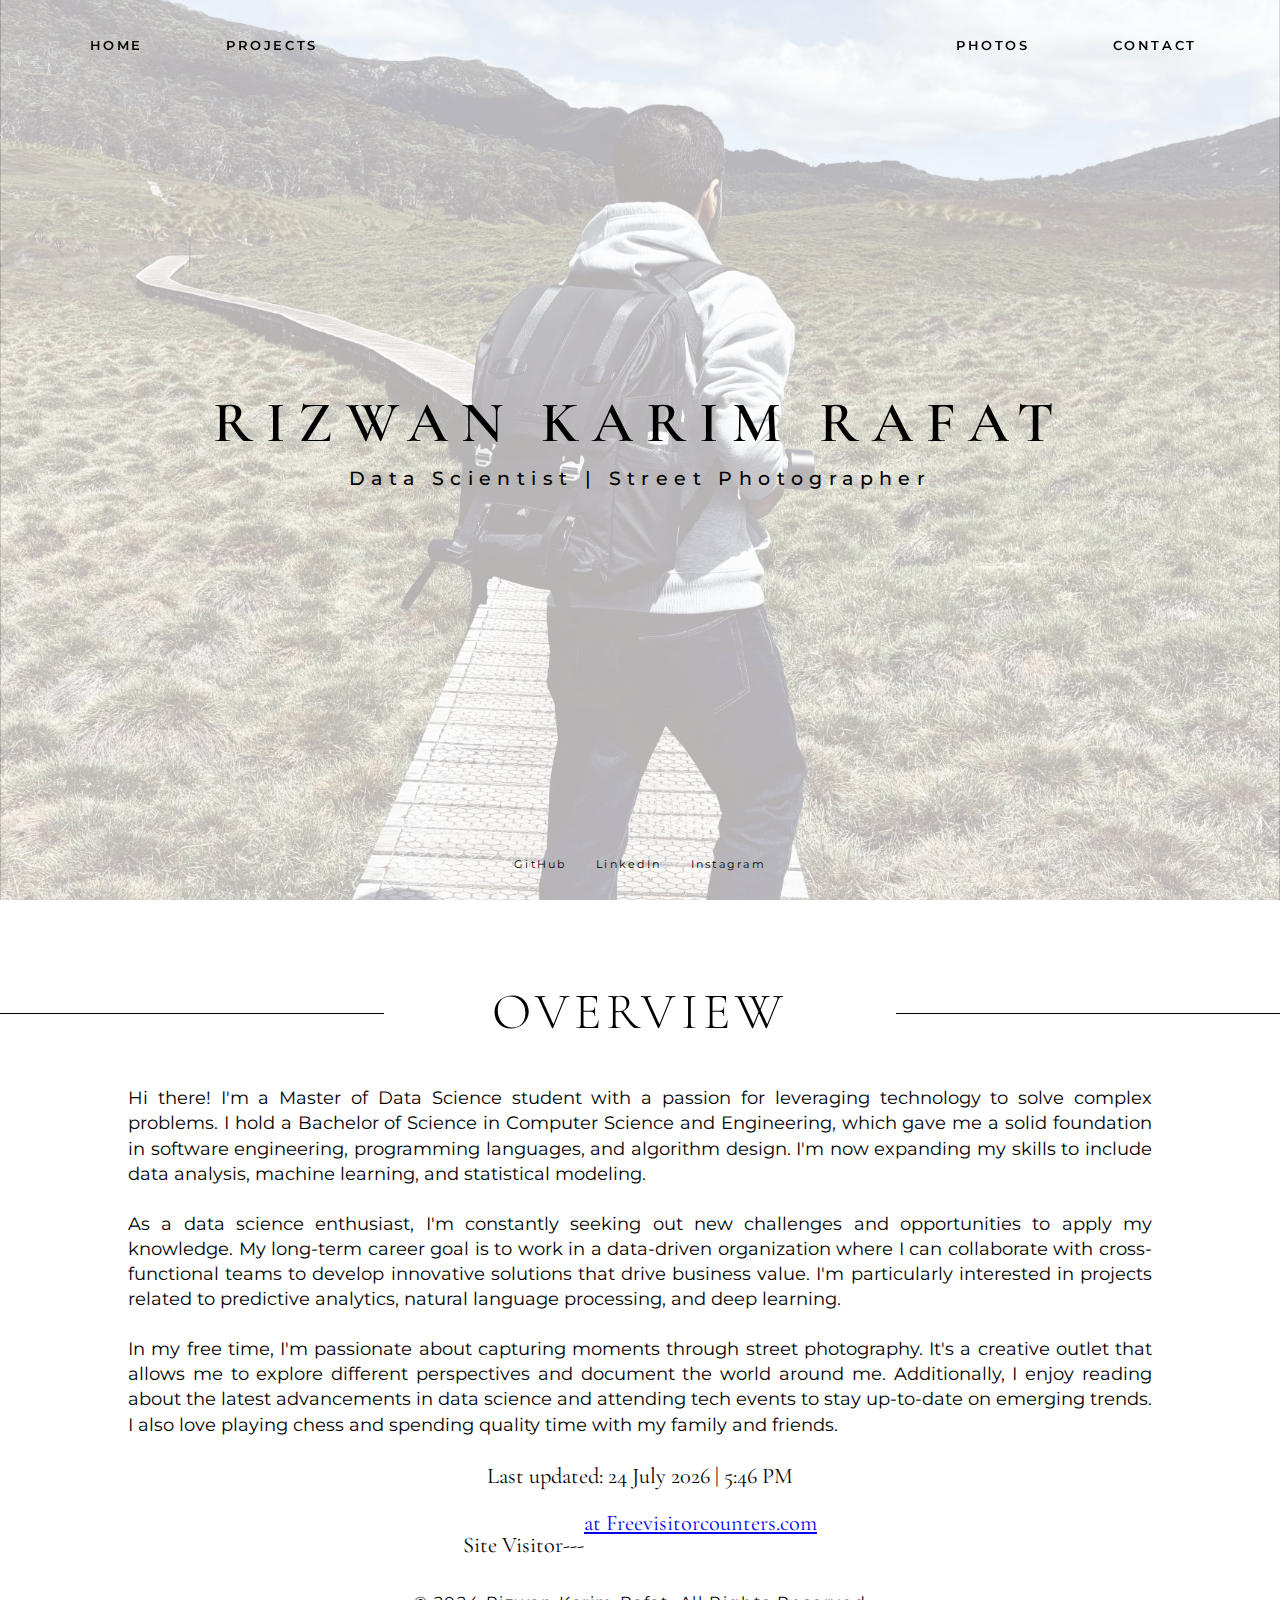
==== index.html @ 43558194 "last updated added and fixed" ====
<!DOCTYPE html>
<html lang="en" dir="ltr">
<head>
    <!-- Meta tags -->
    <meta charset="UTF-8">
    <meta http-equiv="X-UA-Compatible" content="IE=edge">
    <meta name="viewport" content="width=device-width, initial-scale=1.0">
    <title>Rizwan Karim Rafat | Data Scientist | Street Photographer</title>

    <!-- CSS -->
    <link rel="stylesheet" type="text/css" href="css/style.css">
    <!-- Fonts -->
    <link rel="preconnect" href="https://fonts.googleapis.com">
    <link rel="preconnect" href="https://fonts.gstatic.com" crossorigin>
    <link href="https://fonts.googleapis.com/css2?family=Cormorant+Garamond:ital,wght@0,300;0,400;0,500;0,600;0,700;1,300;1,400;1,500;1,600;1,700&family=Montserrat:ital,wght@0,100;0,200;0,300;0,400;0,500;0,600;0,700;1,100;1,200;1,300;1,400&display=swap" rel="stylesheet">
    <!-- Favicon -->
    <link rel="shortcut icon" href="favicon.ico" type="image/x-icon">
</head>
<body>
    <!-- Header -->
    <header class="homeheader">
        <!-- Navigation -->
        <nav class="containerlinkbox" id="navbar">
            <div class="linkbox">
                <!-- Navigation links -->
                <a class="title" href="index.html"> HOME </a>
                <a class="title" href="projects.html"> PROJECTS </a>
                <div class="spacer"></div>
                <a class="title" href="photos.html"> PHOTOS </a>
                <a class="title" href="contact.html"> CONTACT </a> 
            </div>
        </nav>    

        <!-- Main title -->
        <div class="h1container">
            <h1 id="homeh1">RIZWAN KARIM RAFAT<br>
                <div class="smallh9">Data Scientist | Street Photographer</div>
            </h1><br>
        </div>
        <!-- Social links -->
        <div class="coversocial">
            <a target="_blank" class="coverlinkedin" href="https://github.com/rizwankarimrafat/">GitHub</a>
            <a target="_blank" class="coverlinkedin" href="https://www.linkedin.com/in/rizwankarimrafat/">LinkedIn</a>
            <!-- <div class="spacer"></div> -->
            <a target="_blank" class="coverinstagram" href="https://www.instagram.com/rizwankarimrafat/">Instagram</a>
        </div>
    </header>

    <!-- Portfolio section -->
    <section>
        <div class="title_lines"><h2>OVERVIEW</h2></div>
        <div class="portfoliocontainer">
            <!-- Portfolio images -->
            <!-- You can add more images here -->
        </div>
    </section>

    <section>
        <div class="expmaincontainer">
            <p class="overviewtext">Hi there! I'm a Master of Data Science student with a passion for leveraging technology to solve complex problems. 
                I hold a Bachelor of Science in Computer Science and Engineering, which gave me a solid foundation in software engineering, programming languages, 
                and algorithm design. I'm now expanding my skills to include data analysis, machine learning, and statistical modeling.
                
                <br><br>
                
                As a data science enthusiast, I'm constantly seeking out new challenges and opportunities to apply my knowledge. My long-term career goal 
                is to work in a data-driven organization where I can collaborate with cross-functional teams to develop innovative solutions that drive business value. 
                I'm particularly interested in projects related to predictive analytics, natural language processing, and deep learning.
                
                <br><br>
                
                In my free time, I'm passionate about capturing moments through street photography. It's a creative outlet that allows me to explore different 
                perspectives and document the world around me. Additionally, I enjoy reading about the latest advancements in data science and attending tech events 
                to stay up-to-date on emerging trends. I also love playing chess and spending quality time with my family and friends.
                
                <br><br>
            </p>
        </div>
    </section>

    <section>
        <div class="expmaincontainer">
            <div id="result"></div>
            <script>
                var date = new Date(document.lastModified);
                var options = { day: '2-digit', month: 'long', year: 'numeric' };
                var formattedDate = date.toLocaleDateString('en-GB', options);
                
                var hours = date.getHours();
                var minutes = date.getMinutes();
                var ampm = hours >= 12 ? 'PM' : 'AM';
                hours = hours % 12;
                hours = hours ? hours : 12; // the hour '0' should be '12'
                minutes = minutes < 10 ? '0' + minutes : minutes;
                var formattedTime = hours + ':' + minutes + ' ' + ampm;
        
                document.getElementById("result").innerHTML = "Last updated: " + formattedDate + " | " + formattedTime;
            </script>
        </div>      
        <br>
    </section>

    <section>
        <div class="expmaincontainer">
            <p>Site Visitor---</p>
            <a href='http://www.freevisitorcounters.com'>at Freevisitorcounters.com</a><script type='text/javascript' src='https://www.freevisitorcounters.com/auth.php?id=773b49307dfa0355c23bf03215cc4019cee2b41f'></script>
            <script type="text/javascript" src="https://www.freevisitorcounters.com/en/home/counter/1161616/t/5"></script>
        </div>
    </section>

    <footer>
        <div class="copyright">© 2024 Rizwan Karim Rafat, All Rights Reserved</div>
    </footer>   

    <!-- JavaScript -->
    <script  src="js/script.js" type="text/javascript"></script>
</body>
</html>
---- css/style.css ----
body {
    width: 100%;
    background-color: white;
    margin: 0% !important;
    padding: 0% !important;
    font-family: 'Cormorant Garamond', serif;    
}
::selection {
    color: white;
    background: gray;
}
::-moz-selection {
    color: white;
    background: gray;
}
.copyright {
    width: 100%;
    margin-bottom: 0.5%;
    text-align: center;
    font-family: 'Montserrat', sans-serif;
    letter-spacing: 0.1em;
    font-size: 1em;
    margin-top: -10%;
}
@media (max-width: 575.98px) {
    .copyright {
        font-size: 0.3em;
    }
}
#progettih1 {
    display: none;
}

.docuh1 {
    color: black;
    font-weight: 300;
    font-size: 7.5vw;
    line-height: 2em;
    margin-top: 0%;
    margin-bottom: 0%;
    letter-spacing: 1vw;
}

.docusection {
    width: 100%;
}
.docudivcont {
    width: 75%;
    margin-left: auto;
    margin-right: auto;
    margin-bottom: 10%;
}
.docuparcont {
    margin-bottom: 5%;
}
.docuh2 {
    font-family: 'Montserrat', sans-serif;
    margin: 0%;
    color: #00979E;
    font-size: 2.5em;
    font-weight: 400;
    letter-spacing: 0.2vw;
    text-align: center;
}
.docudivconth2 {
    width: 100%;
    text-align: center;
    margin-bottom: 5%;
}
.docuh3 {
    font-family: 'Montserrat', sans-serif;
    margin: 0%;
    color: #00979E;
    font-size: 2em;
    font-weight: 400;
    letter-spacing: 0.2vw;
    margin-bottom: 5%;
}
.docuh4 {
    font-family: 'Montserrat', sans-serif;
    margin: 0%;
    font-size: 1.6em;
    font-weight: 400;
    letter-spacing: 0.1vw;
    margin-bottom: 1.5%;
}
.docutext {
    margin: 0%;
    font-size: 1.6em;
    font-weight: 400;
    line-height: 1.5em;
}
.docutext a {
    color: black;
    text-decoration: underline #00979e;
}
.docuimg {
    width: 100%;
    height: auto;
    margin-top: 5%;
    margin-bottom: 5%;
}

.docuimg2 {
    margin-top: 2%;
    margin-bottom: 2%;
    width: 45%;
    height: auto;
}
.docuimgcont {
    display: flex;
    flex-direction: row;
    justify-content: space-between;
    align-items: center;
    width: 100%;
}
.docuparcont ul {
    list-style-type: disc #00979e;
}
.docuparcont ul li {
    margin: 0%;
    font-size: 1.4em;
    font-weight: 400;
    line-height: 1.4em;   
}

.homeheader {
    height: 100vh;
    background-image: url('../img/banner.jpg');
    background-size: cover;
    background-repeat: no-repeat;
    background-position: center center;
    align-content: center;
    padding-top: 0px;
    text-align: center;
}

nav {
    width: 100%;    
    position: fixed;
    position: -webkit-sticky;
    top: 0;
    z-index:1;
    transition: top 0.8s;
    -webkit-transition: top 0.8s;
    -moz-transition: top 0.8s;
    -o-transition: top 0.8s;
}

.linkbox{
    display: flex;
    flex-direction: row;
    flex-wrap: nowrap;
    align-content: normal;
    justify-content: normal;
    align-items: normal;
    position: relative;
    padding-top: 3%;
    padding-right: 0%;
    padding-bottom: 0%;
    padding-left: 7%;
}


.spacer {
    display: block;
    width: 100%;
}

.h1container {
    height: 100vh;
    width: 100%;
    display: flex;
    align-items: center;
    justify-content: center;
}

h1 {
    color: black;
    font-weight: 600;
    font-size: 4.5vw;
    line-height: 1em;
    margin-top: 10%;
    margin-bottom: 10%;
    letter-spacing: 1vw;
}

.smallh9 {
    color: black;
    font-weight: 500;
    font-size: 1.5vw;
    line-height: 1em;
    margin-top: 2%;
    margin-bottom: 2%;
    letter-spacing: 0.5vw;
    font-family: 'Montserrat', sans-serif;
}

a.active {
    color: #00979E;
}

.title {
    padding-right: 7%;
    text-decoration: none;
    font-family: 'Montserrat', sans-serif;
    color: black;
    font-weight: 500;
    font-size: 0.8em;
    letter-spacing: 0.2em;
    font-weight: 600;
}


.coversocial {
    width:100%;
    position: absolute;
    bottom: 3%;
}

.coverinstagram {
    text-decoration: none;
    font-family: 'Montserrat', sans-serif;
    font-weight: 400;
    font-size: 0.7em;
    letter-spacing: 0.2em;
    color: black;
    padding: 1%;
}

.coverinstagram:hover {
    color: gray
} 

.coverlinkedin {
    text-decoration: none;
    font-family: 'Montserrat', sans-serif;
    font-weight: 400;
    font-size: 0.7em;
    letter-spacing: 0.2em;
    color: black;
    padding: 1%;
}

.coverlinkedin:hover {
    color: gray
} 

a:hover {
    text-decoration: none !important;
    color: gray;
}

.title_lines {
    margin-top: 3%;
    margin-bottom: 0%;
    position: relative;
    overflow: hidden;
    z-index: 1;
    text-align: center;
}
.title_lines h2 {
    font-size: 4vw;
    font-weight: 300;
    letter-spacing: 0.1em;
}

.title_lines:before, .title_lines:after {
    position: absolute;
    top: 51%;
    overflow: hidden;
    width: 30%;
    height: 1px;
    content: '\a0';
    background-color: black;
    margin-left: 20%;
}
.title_lines:before {
    margin-left: -50%;
    text-align: right;
}


.portfoliocontainer {
    position: relative;
    column-count: 2;
    padding: 0% 10% 0% 10%;
}

.portfolioimage {
    width: 100%;
    display: inline-block;
    overflow: hidden;
}

.portfoliocontainer img {
    width: 100%;
}






footer {
    margin-top: 11%;
}

#indexfooter {
    margin-top: 0% !important;
}

.widefooterlinks{
    display: flex;
    flex-direction: row;
    flex-wrap: nowrap;
    align-items: center;
    justify-content: space-between;
}
.contactfooter {
    margin: 0% 2.5% 0% 0%;
}
.contactfooter p {
    text-align: right;
    margin: 0%;
    text-decoration: none;
    font-family: 'Montserrat', sans-serif;
    font-weight: 400;
    font-size: 0.8em;
    letter-spacing: 0.1em;
}
.contactfooter a {
    text-decoration: none;
    color: black;
    transition: 0.25s ease-in-out;
    text-decoration: underline #00979E;
}
.contactfooter a:hover {
    text-decoration: none;
    color: gray;
}
.mbot5 {
    margin-bottom: 2% !important;
}
.socialfooter {
    width: 100%;
    text-align: center;
    font-family: 'Montserrat', sans-serif;
    font-size: 3.5vw;
    font-weight: 400;
    letter-spacing: 0.1em;
}

.socialcontainerfooter {
    display: flex;
    flex-direction: column;
    flex-wrap: nowrap;
    margin: 0% 0% 0% 2.5%;
}
.coverinstagram2 {
    text-decoration: none;
    font-family: 'Montserrat', sans-serif;
    font-weight: 400;
    font-size: 0.8em;
    letter-spacing: 0.1em;
    color: black;
    transition: 0.25s ease-in-out;
    text-decoration: underline gray;
}
.coverlinkedin2 {
    margin-bottom: 2%;
    text-decoration: none;
    font-family: 'Montserrat', sans-serif;
    font-weight: 400;
    font-size: 0.8em;
    letter-spacing: 0.1em;
    color: black;
    transition: 0.25s ease-in-out;
    text-decoration: underline gray;
}
#coverinstagram2:hover {
    text-decoration: none;
    color: gray;
}
#coverflickr2:hover {
    text-decoration: none !important;
    color:gray;
}



.continue {
    text-align: center;
}

.continue p {
    margin: 0%;
    font-family: 'Montserrat', sans-serif;
    font-weight: 500;
    font-size: 0.8em;
    letter-spacing: 0.2em;
    color: black;
}
.continue a {
    color: black;
    text-decoration: underline #00979e;
}
.continue a:hover {
    color: #00979e;
}



.footerbar p {
    font-family: 'Montaserrat', sans-serif;
    font-size: 1.5em;
    font-weight: 100;
}



.containerfooter {
    height: 40vh;
    width: 100%;
    margin-bottom: 0.25%;
    display: flex;
    flex-direction: row;
    flex-wrap: nowrap;
    align-content: normal;
    align-items: normal;
    justify-content: space-around;
    overflow: hidden !important;
    overflow-x: hidden;
    overflow-y: hidden;
}

div.containerfooterleft {
    width: 49%;
    text-decoration: none;
    overflow: hidden;
}
div.containerfooterright {
    width: 49%;
    text-decoration: none;
    overflow: hidden;
}


.leftfooter {
    display: flex;
    justify-content: center;
    align-items: center;
    align-content: center;
    width: 100%;
    height: 100%;

    transition: 0.75s ease-in-out;
    overflow: hidden;
}
.panoramifooter {
    background-image: url('../img/Panoramicover.jpg');
    background-size: cover;
    background-position: center;
}
.rightfooter {
    display: flex;
    flex-direction: column;
    justify-content: center;
    align-items: center;
    align-content: center;
    width: 100%;
    height: 100%;

    transition: 0.75s ease-in-out;
    overflow: hidden;
}
.ipsfooter {
    background-image: url('../img/Ipscover.jpg');
    background-size: cover;
    background-position: center;
}
.esclusionifooter{
    background-image: url('../img/ritagli/ChiaraCividale.jpg');
    background-size: cover;
    background-position: center;
}

.leftfooter p {
    transition: 0.75s ease-in-out;
}
.rightfooter p {
    transition: 0.75s ease-in-out;
}

a.linkcontainerleft {
    text-decoration: none;
    width: 100%;
    height: 100%;
}
a.linkcontainerright {
    text-decoration: none;
    width: 100%;
    height: 100%;
}

div.leftfooter:hover {
    transform: scale(1.1);
}
div.rightfooter:hover {
    transform: scale(1.1);
}

div.leftfooter:hover p {
    transform: scale(0.9);
}
div.rightfooter:hover p {
    transform: scale(0.9);
}


.footertext {
    margin: 0%;
    text-align: center;
    text-decoration: none;
    color: whitesmoke;
    font-size: 3.5vw;
    font-weight: 500;
    letter-spacing: 0.1em;
}



/* PROJECTS PAGE */

.projheader {
    height: 100vh;
    background-image: url('../img/banner.jpg');
    background-repeat: no-repeat;
    background-size: cover;
    background-position: center;
}

.projectslistcontainer {
    width: 100%;
    height: 100vh;
}

.projectslistcontainer ul {
    margin: 0%;
    padding: 0%;
    height: 50%;
    width: 100%;
    position: absolute;
    top: 25%;
    list-style: none;
    display: flex;
    flex-direction: column;
    flex-wrap: nowrap;
    align-items: center;
    justify-content: space-around;
}
.progettih2 {
    font-weight: 300;
}

.projectslist li {
    margin: 0%;
    color: white;
    font-size: 3vw;
    letter-spacing: 0.1em;
}

.coversocialproj {
    position: absolute;
    bottom: 3%;
    width: 100%;
    align-items: center;
    text-align: center;
}

@media (max-width: 719.98px) {
    .projectslist li {
        font-size: 5vw;
    }
}

.projlink {
    text-decoration: none;
    color: whitesmoke;
}











/* ESCLUSIONI */

.insideprojheader {
    /* position: relative; */
    height: 100vh;
    background-image: url('../img/banner.jpg');
    background-size: cover;
    background-repeat: no-repeat;
    background-position: center center;
}
.projheadertitlecont {
    display: flex;
    flex-direction: column;
    flex-wrap: nowrap;
    justify-content: center;
    height: 100%;
}
.projh1cont {
    width: 100%;
}

.h1proj {
    font-size: 6vw;
    font-weight: 400;
    color: black;
    letter-spacing: 0.2vw;
    text-align: center;
}
header .projyear {
    width: 100%;
    text-align: center;
}
.projyear p {
    margin: 0%;
    font-family: 'Montaserrat', sans-serif;
    color: #00979E;
    font-weight: 400;
    font-size: 3vw;
    letter-spacing: 0.2vw;
}



.banneresclusioni {
    background-image: url('../img/ritagli/Maniscuola.jpg');
    background-position: bottom;
    background-size: cover;
    height: 80vh;
    width: 100%;
    margin-bottom: 10%;
}

.projexpl {
    display: flex;
    flex-direction: row;
    flex-wrap: nowrap;
    justify-content: space-around;
    align-items: baseline;
    width: 80%;
    margin-top: 10%;
    margin-right: auto;
    margin-bottom: 10%;
    margin-left: auto;
}

.projexplleft {
    width: 50%;
}

.ilprogetto {
    font-size: 6vw;
    font-weight: 400;
    margin: 0%;
    letter-spacing: 0.1vw;
}


.ilprogetto b {
    font-family: 'Montserrat', sans-serif;
    color: #00979E;
    font-weight: 700;
    font-size: 8vw;
}

.projexplright {
    padding-left: 10%;
    width: 50%;
}
.projexpltext {
    text-align: right;
    font-family: 'Montserrat', sans-serif;
    font-size: 1.2vw;
    font-weight: 300;
    letter-spacing: 0.1vw;
    line-height: 1.5em;
    margin-top: 0%;
}



.photomaincontainer {
    display: flex;
    flex-direction: row;
    flex-wrap: nowrap;
    justify-content: center;
    width: 60%;
    margin-top: 10%;
    margin-right: auto;
    margin-left: auto;
}

.photocontainerleft {
    display: flex;
    align-content: center;
    justify-content: center;
    align-items: center;
    width: 40%;
    padding-right: 5%;
}
.photocontainerright {
    display: flex;
    flex-direction: column;
    flex-wrap: nowrap;
    align-items: flex-start;
    justify-content: center;
    text-align: left;
    position: relative;
    width: 40%;
    padding-left: 5%;
}

.photocontainerleft img {
    width: 100%;
}

.contactmaincontainer {
    display: flex;
    flex-direction: row;
    flex-wrap: nowrap;
    justify-content: center;
    width: 60%;
    margin-top: 10%;
    margin-right: auto;
    margin-left: auto;
  }

.expmaincontainer {
    display: flex;
    flex-direction: row;
    flex-wrap: nowrap;
    justify-content: center;
    width: 100%;
    margin-top: 0%;
    margin-right: auto;
    margin-left: auto;
    font-size: 1.4em;
}

.column {
    flex-basis: 38%;
    margin: 2%;
}

strong {
    font-weight: 600;
}
.projexpltext strong, b {
    font-weight: 500;
}
.esclnumb {
    font-family: 'Montserrat', sans-serif;
    margin: 0%;
    margin-bottom: 1%;
    color: black;
    font-size: 1.4em;
    font-weight: 400;
    letter-spacing: 0.1vw;
}

.contacttext {
    font-family: 'Montserrat', sans-serif;
    margin: 0%;
    margin-bottom: 1%;
    color: black;
    font-size: 1.5em;
    font-weight: 400;
    letter-spacing: 0.1vw;
}
.escltext {
    margin: 0%;
    font-size: 1.4em;
    font-weight: 400;
    line-height: 1.4em;
    text-align: justify;
}

.escltext1 {
    font-family: 'Montserrat', sans-serif;
    margin: 0%;
    font-size: 0.75em;
    font-weight: 400;
    line-height: 1.6em;
    letter-spacing: 0.25vw;
}

.escltext2 {
    font-family: 'Montserrat', sans-serif;
    margin: 0%;
    font-size: 0.75em;
    font-weight: 400;
    line-height: 1em;
    letter-spacing: 0.2vw;
}

.homeexptext {
    font-family: 'Montserrat', sans-serif;
    margin: 0%;
    font-size: 0.8em;
    line-height: 1.4em;
}

.esclcontrightII {
    text-align: right;
    align-items: flex-end;
    padding-left: 0%;
    padding-right: 5%;
}
.esclcontleftII {
    padding-left: 5%;
    padding-right: 0%;
}

.escltext a {
    color: black;
    text-decoration-color: #00979E;
}
.escltext a:hover {
    color: #00979E;
}

.imgpad {
    padding-right: 0%;
    padding-left: 2.5%;
}

.lastesclustext {
    width: 50%;
    margin-right: auto;
    margin-bottom: 10%;
    margin-left: auto;
    padding-top: 5%;
    display: flex;
    flex-direction: column;
    flex-wrap: nowrap;
    align-items: center;
    text-align: center;
}













/* IPS TYPOGRAPHUS */


.bannerips {
    background-image: url('../img/Ceppi.jpg');
    background-position: top;
    background-size: cover;
    height: 80vh;
    width: 100%;
}

.ipsmaincontainervert {
    position: relative;
    display: flex;
    flex-direction: column;
    flex-wrap: nowrap;
    width: 60%;
    margin-top: 10%;
    margin-right: auto;
    margin-left: auto;
}

.ipscontainerver1 {
    display: flex;
    align-content: center;
    justify-content: center;
    align-items: center;
    width: 100%;
    padding-bottom: 5%;
}
.ipscontainerver1 img {
    width: 100%;
}

.ipscontainerver2 {
    display: flex;
    flex-direction: column;
    flex-wrap: nowrap;
    align-items: flex-start;
    justify-content: left;
    position: relative;
    width: 100%;
    margin-right: auto;
    margin-left: auto;
    align-items: left;
    text-align: left;
}


.ipslastesclustext {
    width: 65%;
    margin-top: 5%;
    margin-right: 30%;
    margin-left: 10%;
    display: flex;
    flex-direction: column;
    flex-wrap: nowrap;
    align-items: left;
    text-align: left;
}



.ipsmaincontainernowr {
    display: flex;
    flex-direction: row;
    flex-wrap: nowrap;
    justify-content: space-between;
    width: 100%;
    margin-top: 20%;
    margin-right: auto;
    margin-left: auto;
}

.ipscontainerleftnowr {
    width: 48%;
    padding-right: 2%;
}
.ipscontainerrightnowr {
    width: 48%;
    padding-left: 2%;
}

.ipscontainerleftnowr img {
    width: 100%;
    height: 100%;
}
.ipscontainerrightnowr img {
    width: 100%;
    height: 100%;
}


.ipsverticalcontainer {
    display: flex;
    flex-direction: column;
    flex-wrap: nowrap;
    justify-content: center;
    width: 60%;
    margin-top: 10%;
    margin-left: auto;
    margin-right: auto;
}
.ipsverticalcontainertop {
    width: 100%;
    padding-bottom: 15%;
}
.ipsverticalcontainerbottom {
    width: 100%;
}
.ipsverticalcontainertop img {
    width: 100%;
}
.ipsverticalcontainerbottom img {
    width: 100%;
}

.ipscontainerbottom {
    margin-top: 5%;
    display: flex;
    flex-direction: row;
    flex-wrap: nowrap;
    width: 80%;
    margin-left: auto;
    margin-right: auto;
}
.ipscontainerbottomleft {
    width: 25%;
    padding-right: 2.5%;
}
.ipscontainerbottomright {
    width: 70%;
    padding-left: 2.5%;
}
.ipscontainerbottomleft img {
    width: 100%;
}
.ipscontainerbottomright img {
    width: 100%;
}

.inverseipscontainerbottom {
    margin-top: 5%;
    display: flex;
    flex-direction: row;
    flex-wrap: nowrap;
    width: 80%;
    margin-left: auto;
    margin-right: auto;
}
.inverseipscontainerbottomleft {
    width: 70%;
    padding-right: 2.5%;
}
.inverseipscontainerbottomright {
    width: 25%;
    padding-left: 2.5%;
}
.inverseipscontainerbottomleft img {
    width: 100%;
}
.inverseipscontainerbottomright img {
    width: 100%;
}


.ipsorizimg {
    margin-top: 5%;
    margin-left: 5%;
    margin-right: 5%;
    display: flex;
    flex-direction: column;
    flex-wrap: nowrap;
    width: 90%;
}

.ipsdoubleimgcontainer {
    display: flex;
    flex-direction: row;
    flex-wrap: nowrap;  
    width: 70%;
    margin-top: 10%;
    margin-left: 15%;
    margin-right: 15%;
}
.ipsdoubleimgleft {
    width: 97.5%;
    padding-right: 2.5%;
}
.ipsdoubleimgright {
    width: 97.5%;
    padding-left: 2.5%;
}
.ipsdoubleimgleft img {
    width: 100%;
}
.ipsdoubleimgright img {
    width: 100%;
}

.singleorizimg {
    width: 60%;
    margin-top: 10%;
    margin-left: auto;
    margin-right: auto;
}
.singleorizimg img{
    width: 100%;
}

.fonticontainer {
    width: 80%;
    margin-top: 10%;
    margin-right: auto;
    margin-left: auto;
}
.fonticontainer ul {
    text-align: left;
    list-style: none;
}
.fontititle {
    font-family: 'Montaserrat', sans-serif;
    font-size: 0.9em;
    letter-spacing: 0.1vw;
    font-weight: 400;
}
.fontititle2 {
    font-family: 'Montaserrat', sans-serif;
    font-size: 0.9em;
    letter-spacing: 0.1vw;
    font-weight: 400;
}

.fonticontainer ul a {
    color: black;
    text-decoration: underline;
    text-decoration-color: #00979E;
    text-decoration-thickness: 1px;
}
.fonticontainer ul a:hover {
    color: #00979E;
}

.fonti {
    padding-left: 0%;
}
.fonti ul {
    padding-left: 0%;
}


@media (max-width: 1024.5px) {
    .banneresclusioni {
        height: 60vh;
    }
    .bannerips {
        height: 60vh;
    }
}

@media (max-width:767.98px) {

    .cittext {
        font-size: 1em;
    }
    .projexpltext {
        font-size: 1.6vw;
    }

}

@media (max-width: 575.98px) {
    h1 {
        font-size: 6vw;
    }
    .wide-table {
        width: 95%;
    }
    .smallh9 {
        font-size: 2.5vw;
        font-weight: 500;
        margin-bottom: 20%;
    }
    .expmaincontainer {
        font-size: 3vw;
    }
    .projexpl {
        display: flex;
        flex-direction: column;
        flex-wrap: nowrap;
        align-items: center;
        justify-content: center;
        width: 90%;
        margin-left: auto;
        margin-right: auto;
    }
    .projexplleft {
        width: 100%;
        padding-bottom: 5%;
    }
    .projexplright {
        width: 100%;
    }
    .projexpltext {
        text-align: left;
    }

    #constructionfooter {
        position: absolute;
        width: 100%;
        bottom:0;
    }
    #constructionheader {
        height: 80vh;
    }
    .ilprogetto {
        font-size: 9vw;
    }
    .projexpltext {
        font-size: 2.4vw;
    }
    .projexplright {
        padding-left: 0% !important;
    }
    .photomaincontainer {
        display: flex;
        flex-direction: row;
        flex-wrap: wrap;
        width: 95%;
        margin-right: auto;
        margin-left: auto;
    }
    .photocontainerleft {
        width: 95%;
        margin-left: auto;
        margin-right: auto;
        padding: 0%;
        margin-bottom: 5%;
    }
    .photocontainerright {
        width: 95%;
        margin-left: auto;
        margin-right: auto;
        padding: 0%;
        align-items: center;
        text-align: left;
    }
    .esclnumb {
        margin-bottom: 2%;
        font-size: 1.5em;
    }
    .escltext {
        font-size: 1.2em;
        line-height: 1.4em;
    }
    .esclcontrightII {
        padding: 0%;
    }
    
    .esclcontleftII {
        padding: 0%;
    }
    .esclcontII {
        display: flex;
        flex-direction: column-reverse;
    }

    .lastesclustext {
        width: 70%;
    }
    .containerleftnowr {
        width: 49%;
        padding-right: 1%;
    }
    .containerrightnowr {
        width: 49%;
        padding-left: 1%;
    }

    /* Ips Typographus */

    .bannerips {
        height: 40vh;
    }
    .ipslastesclustext {
        width: 90%;
        margin-bottom: 0%;
        margin-left: auto;
        margin-right: auto;
    }

    .ipsmaincontainervert {
        width: 90%;
    }
    .ipsmaincontainernowr {
        display: flex;
        flex-direction: column;
        flex-wrap: nowrap;
        align-items: center;
        width: 100%;
        margin-right: auto;
        margin-left: auto;
    }
    .ipscontainerleftnowr {
        margin-right: 5%;
        width: 95%;
        margin-bottom: 1%;
        padding: 0%;
    }
    .ipscontainerrightnowr {
        margin-left: 5%;
        width: 95%;
        padding: 0%;
    }

    #ipsimg1di2 {
        margin-bottom: 5%;
    }
    .ipscontainerleft img {
        width: 100%;
    }


    .ipsdoubleimgcontainer {
        display: flex;
        flex-direction: column;
        width: 80%;
        margin-left: auto;
        margin-right: auto;
    }

    .ipsdoubleimgleft {
        padding: 0%;
        width: 100%;
        margin-left: auto;
        margin-right: auto;
        margin-bottom: 12%;
    }
    .ipsdoubleimgright {
        padding: 0%;
        width: 100%;
        margin-left: auto;
        margin-right: auto;
    }

    .ipscontainerbottom {
        display: flex;
        flex-direction: column;
        flex-wrap: nowrap;
        width: 90%;
        margin-top: 10% !important;
        margin-left: auto;
        margin-right: auto;
    }
    .ipscontainerbottomleft {
        width: 90%;
        padding: 0%;
        margin-left: auto;
        margin-right: auto;
        margin-bottom: 10%;
    }
    .ipscontainerbottomright {
        width: 100%;
        padding-left: 0%;
    }

    .ipsverticalcontainer {
        width: 90%;
    }
    .ipsverticalcontainertop {
        padding-bottom: 12% !important;
    }
    .inverseipscontainerbottom {
        display: flex;
        flex-direction: column;
        flex-wrap: nowrap;
        width: 90%;
        margin-top: 10% !important;
        margin-left: auto;
        margin-right: auto;
    }
    .inverseipscontainerbottomleft {
        width: 100%;
        margin-bottom: 10%;
        padding: 0%;
    }
    .inverseipscontainerbottomright {
        width: 90%;
        padding: 0%;
        margin-left: auto;
        margin-right: auto;
    }

    .singleorizimg {
        width: 90%;
        margin-left: auto;
        margin-right: auto;
    }

    .fonticontainer {
        width: 90%;
    }
    .fontititle {
        font-size: 0.8em;
    }
    .fontititle2 {
        font-size: 0.75em;
    }
    
    .fonticontainer ul a {
        font-size: 0.9em;
    }

}





@media (max-width: 419.98px) {
    .h1proj {
        font-size: 12vw;
    }
    .insideprojheader {
        position: relative;
        height: 40vh;
    }
    .projheadertitlecont {
        height: 100%;
    }

    .banneresclusioni {
        height: 25vh;
    }
    .bannerips {
        height: 25vh;
    }
    .ipscontainerrightII {
        width: 80%;
    }

}









/* CONTACT PAGE */

.contactheader {
    height: 100vh;
    background-image: url('../img/ContattoII.jpg');
    background-size: cover;
    background-repeat: no-repeat;
    background-position: center center;
    background-attachment: scroll;
    align-content: center;
    padding-top: 0px;
    text-align: center;
}


.contacth1 {
    line-height: 1.8em;
}

.maillink {
    text-decoration: unset;
    color: #00979E;
}

.maillink:hover{
    border-bottom: none;
    color:white;
    border: none;
}







/* About */


.aboutheader {
    height: 100vh;
    background-image: url('../img/Giovanni_retrotesta_sfondo.jpg');
    background-size: cover;
    background-repeat: no-repeat;
    background-position: center center;
    align-content: center;
    padding-top: 0px;
    text-align: center;
}

.abouth1 {
    color: black;
}

.bannerabout {
    margin-top: 15%;
    width: 100%;
    height: 70vh;
}
.innerbannerabout {
    display: flex;
    flex-flow: row;
    flex-wrap: nowrap;
    align-content: normal;
    align-items: normal;
    justify-content: normal;
    width: 100%;
    height: 100%;
}

.leftbannerabout {
    margin: 0% -5% 0% 5%;
    width: 50%;
    height: 100%;
    overflow: hidden;
}
.rightbannerabout {
    margin: 0% 5% 0% -5%;
    width: 50%;
    height: 100%;
}

.aboutimagebanner {
    background-image: url('../img/Tommaso_Battisti_an.jpg');
    background-position: center center;
    background-size: cover;
    width: 100%;
    height: 100%;
}

.textbannerabout {   
    font-family: 'Montserrat', sans-serif;
    font-size: 4.5vw;
    font-weight: 500;
    height: 100%;
    line-height: 1.1em;
    letter-spacing: 0.1em;
    display: flex;
    flex-direction: column;
    flex-wrap: nowrap;
    justify-content: center;
    align-items: flex-start;
    align-content: flex-start;
}
.textbannerabout p {
    margin: 0%;
    padding: 0%;
}

#about1, #about3, #about5 {
    margin-left: 21%;
}
#about2, #about4 {
    margin-left: 1%;
    color: #00979e;
}

#about4_2 {
    margin-left: 21%;
    color: #00979E;
}
#about5_2 {
    margin-left: 31.2%;
}



.sudime {
    margin: 10%;
}

.sudimetitle h2 {
    font-weight: 200;
    width: 50%;
    margin-right: 45%;
    margin-left: 5%;
    text-align: left;
    font-size: 2.5em;
}
.sudimetext {
    width: 90%;
    margin-right: auto;
    margin-left: auto;
    text-align: left;
    font-family: 'Montserrat', sans-serif;
    font-size: 1.2em;
    font-weight: 300;
    line-height: 1.4em;
}

.sudimetext p strong {
    font-weight: 500;
}
.sudimetext p .strongblue {
    color: #00979E;
    font-weight: 500;
}


.leftfooterab p {
    transition: 0.75s ease-in-out;
}
div.leftfooterab:hover {
    transform: scale(1.1);
}
div.leftfooterab:hover p {
    transform: scale(0.9);
}












@media (max-width: 767.98px){
    .containerfooter {
        height: 20vh;
    }
    .title {
        font-size: 0.7em;
    }
    #altfont {
        font-weight: 300;
        font-size: 1.7vw;
    }
    .footertext {
        font-size: 5vw;
        letter-spacing: 0.1em;
    }
    .aboutimagebanner {
        width: 100%;
        height: 50%;
    }
    .textbannerabout {
        height: 90%;
    }
    
    .sudimetitle h2 {
        margin: 0%;
        width: 100%;
        text-align: left;
    }
    .sudimetext {
        margin: 0%;
        width: 100%;
        text-align: left;
        font-family: 'Montserrat', sans-serif;
    }
    .sudime {
        width: 90%;
        margin-top: -5% !important;
        margin-right: auto;
        margin-left: auto;
    }
    .sudimetext {
        font-size: 0.8em;
    }
    .sudimetitle h2 {
        font-size: 2em;
    }
}



@media (max-width: 575.98px) {
    footer {
        margin-top: 15%;
    }
    .title_lines h2 {
        font-size: 5vw;
    }
    .socialcontainerfooter {
        margin: 0% 0% 0% 2.5%;
    }
    .contactfooter {
        margin: 0% 2.5% 0% 0%;
    }
    .bannerabout {
        height: 50vh;
    }
    .title {
        padding-top: 4%;
    }
    .sudimetitle h2 {
        font-size: 1.5em;
    }
    .portfoliocontainer {
        column-count: 1;
        width: 90%;
        margin-left: auto;
        margin-right: auto;
        padding: 0%;
    }
    .portfolioimage {
        margin-bottom: 10%;
    }

    .containerfooter {
        height: 20vh;
    }
    div.containerfooterleft {
        width: 49%;

    }
    div.containerfooterright {
        width: 49%;
    }
    #altfont {
        font-weight: 300;
        font-size: 2vw;
    }
    .sudime {
        margin-top: -20% !important;
    }
}


@media (max-width: 479.98px) {
    .widefooterlinks {
        display:flex;
        align-items: flex-end;
        margin-top: 20%;
        margin-bottom: 2%;
    }
    .coverflickr2 {
        letter-spacing: 0.1vw;
        font-size: 0.6em;
        margin-bottom: 5%;
    }
    .coverinstagram2 {
        letter-spacing: 0.1vw;
        font-size: 0.6em;
    }
    .continue p{
        font-size: 0.6em;
        font-weight: 500;
    }
    .footerbar {
        display: none;
    }
    .contactfooter p {
        letter-spacing: 0.1vw;
        font-size: 0.6em;
    }
    .mbot5 {
        margin-bottom: 5% !important;
    }
    .sudime {
        margin-top: -15% !important;
    }
}


@media (max-width: 375.98px) {
    .containerfooter {
        height: 10vh
    }
}


@media (max-width: 360.98px) {
    body {
        max-width: 100%;
    }
}

@media (max-width: 321.98px) {

    nav .linkbox {
        display: flex;
        flex-direction: row;
        flex-wrap: nowrap;
        align-content: normal;
        justify-content: normal;
        align-items: normal;
        position: relative;
        padding-top: 3%;
        padding-right: 0%;
        padding-bottom: 0%;
        padding-left: 2%;
    }
}

.wide-table {
    width: 80%;
}

.overviewtext {
    width: 80%;
    margin: 0%;
    text-align: justify;
    font-family: 'Montserrat', sans-serif;
    font-size: 0.8em;
    line-height: 1.4em;
}
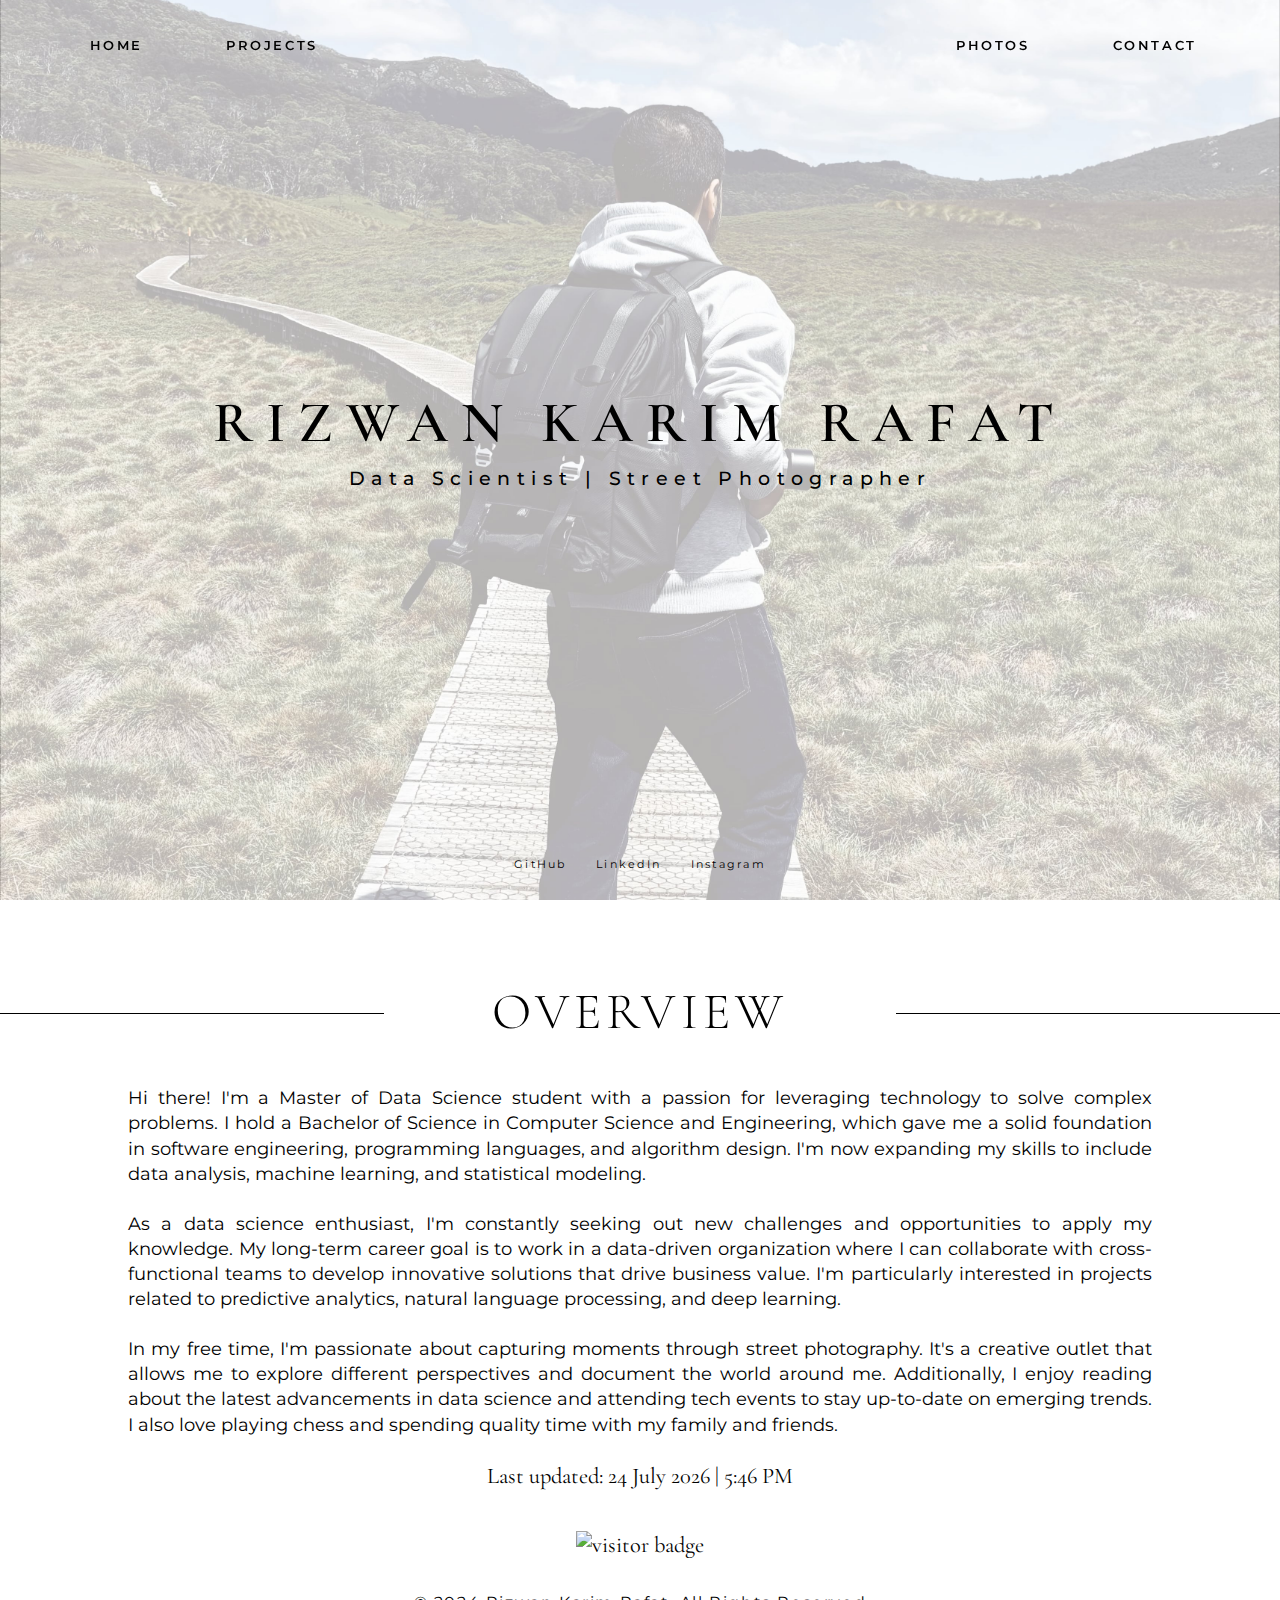
==== commit 8137693b: "page visit counter updated" ====
--- a/index.html
+++ b/index.html
@@ -102,9 +102,10 @@
 
     <section>
         <div class="expmaincontainer">
-            <p>Site Visitor---</p>
+            <!-- <p>Site Visitor---</p>
             <a href='http://www.freevisitorcounters.com'>at Freevisitorcounters.com</a><script type='text/javascript' src='https://www.freevisitorcounters.com/auth.php?id=773b49307dfa0355c23bf03215cc4019cee2b41f'></script>
-            <script type="text/javascript" src="https://www.freevisitorcounters.com/en/home/counter/1161616/t/5"></script>
+            <script type="text/javascript" src="https://www.freevisitorcounters.com/en/home/counter/1161616/t/5"></script> -->
+            <p><img src="https://visitor-badge.laobi.icu/badge?page_id=rizwankarimrafat.rizwankarimrafat.github.io" alt="visitor badge"></p>
         </div>
     </section>
 
--- a/css/style.css
+++ b/css/style.css
@@ -781,9 +781,10 @@
 .contacttext {
     font-family: 'Montserrat', sans-serif;
     margin: 0%;
+    margin-top: -12%;
     margin-bottom: 1%;
     color: black;
-    font-size: 1.5em;
+    font-size: 1.2em;
     font-weight: 400;
     letter-spacing: 0.1vw;
 }
@@ -816,7 +817,7 @@
 .homeexptext {
     font-family: 'Montserrat', sans-serif;
     margin: 0%;
-    font-size: 0.8em;
+    font-size: 1em;
     line-height: 1.4em;
 }
 
@@ -857,17 +858,35 @@
     text-align: center;
 }
 
-
-
-
-
-
-
-
-
-
-
-
+/* Centering and Styling the Blog Photo Container */
+.blog-photo {
+    display: flex;                /* Enables flexbox */
+    justify-content: center;      /* Centers horizontally */
+    align-items: center;          /* Centers vertically if needed */
+    margin: 40px 0;               /* Adds some space above and below the image */
+}
+
+/* Styling the Image */
+.blog-photo img {
+    max-width: 80%;              /* Makes the image responsive */
+    height: auto;                 /* Maintains aspect ratio */
+    /* border-radius: 8px;           Optional: Adds rounded corners */
+    box-shadow: 0 4px 8px rgba(0, 0, 0, 0.1); /* Optional: Adds a shadow for a polished look */
+}
+
+.blog-photo-thumbnail {
+    display: flex;                /* Enables flexbox */
+    justify-content: center;      /* Centers horizontally */
+    align-items: center;          /* Centers vertically if needed */
+    margin: 0px 0;               /* Adds some space above and below the image */
+}
+
+.blog-photo-thumbnail img {
+    max-width: 80%;              /* Makes the image responsive */
+    height: auto;                 /* Maintains aspect ratio */
+    /* border-radius: 8px;           Optional: Adds rounded corners */
+    box-shadow: 0 4px 8px rgba(0, 0, 0, 0.1); /* Optional: Adds a shadow for a polished look */
+}
 
 /* IPS TYPOGRAPHUS */
 
@@ -1145,6 +1164,9 @@
         font-size: 6vw;
     }
     .wide-table {
+        width: 95%;
+    }
+    .blog-table {
         width: 95%;
     }
     .smallh9 {
@@ -1773,6 +1795,15 @@
     width: 80%;
 }
 
+.blog-table {
+    width: 90%;
+}
+
+.blog-table td {
+    vertical-align: middle;  /* Vertically centers the content */
+    padding: 10px;           /* Optional: Add padding for better spacing */
+}
+
 .overviewtext {
     width: 80%;
     margin: 0%;
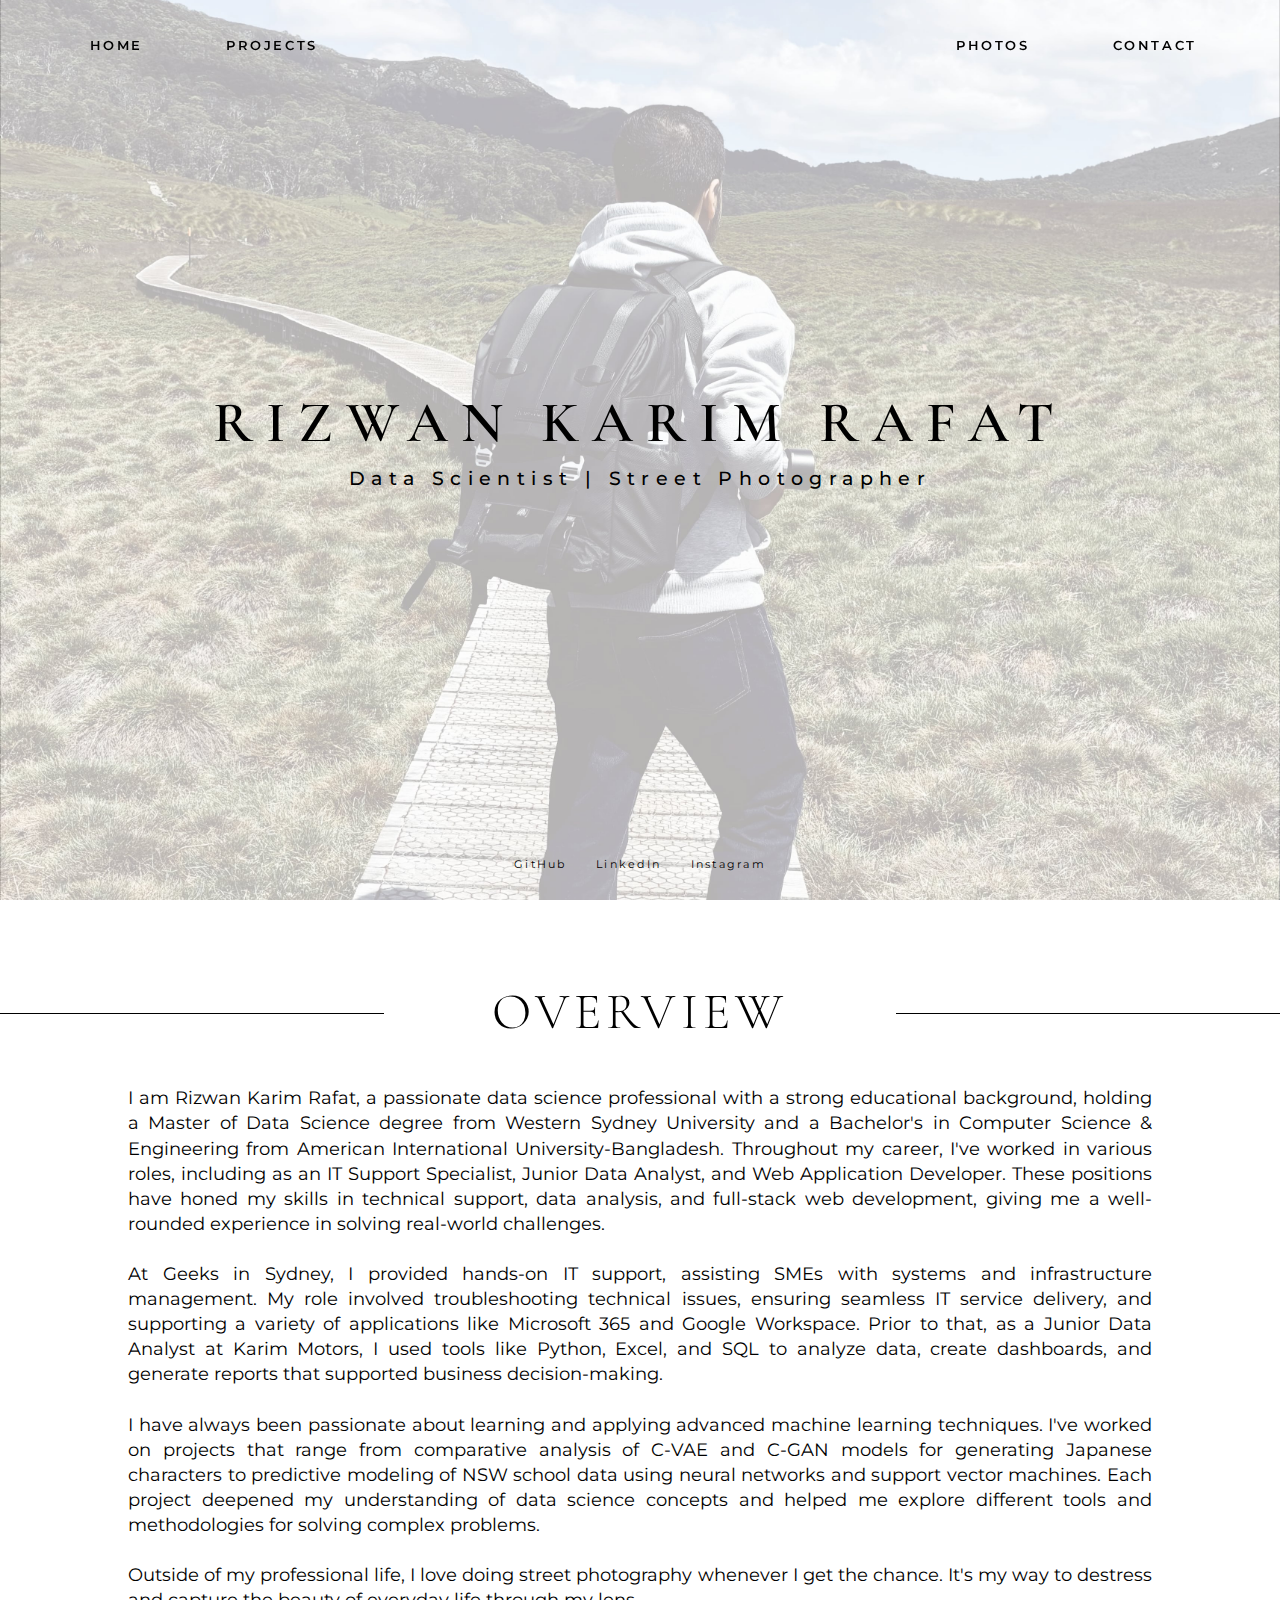
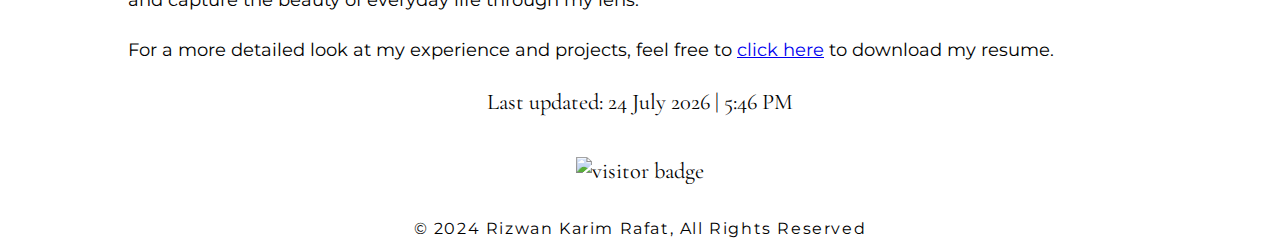
==== commit 60b738fc: "new overview added" ====
--- a/index.html
+++ b/index.html
@@ -57,21 +57,28 @@
 
     <section>
         <div class="expmaincontainer">
-            <p class="overviewtext">Hi there! I'm a Master of Data Science student with a passion for leveraging technology to solve complex problems. 
-                I hold a Bachelor of Science in Computer Science and Engineering, which gave me a solid foundation in software engineering, programming languages, 
-                and algorithm design. I'm now expanding my skills to include data analysis, machine learning, and statistical modeling.
-                
+            <p class="overviewtext">I am Rizwan Karim Rafat, a passionate data science professional with a strong educational background, holding a Master of 
+                Data Science degree from Western Sydney University and a Bachelor's in Computer Science & Engineering from American International University-Bangladesh. 
+                Throughout my career, I've worked in various roles, including as an IT Support Specialist, Junior Data Analyst, and Web Application Developer. 
+                These positions have honed my skills in technical support, data analysis, and full-stack web development, giving me a well-rounded experience in 
+                solving real-world challenges.
                 <br><br>
-                
-                As a data science enthusiast, I'm constantly seeking out new challenges and opportunities to apply my knowledge. My long-term career goal 
-                is to work in a data-driven organization where I can collaborate with cross-functional teams to develop innovative solutions that drive business value. 
-                I'm particularly interested in projects related to predictive analytics, natural language processing, and deep learning.
-                
+                At Geeks in Sydney, I provided hands-on IT support, assisting SMEs with systems and infrastructure management. My role involved troubleshooting 
+                technical issues, ensuring seamless IT service delivery, and supporting a variety of applications like Microsoft 365 and Google Workspace. Prior 
+                to that, as a Junior Data Analyst at Karim Motors, I used tools like Python, Excel, and SQL to analyze data, create dashboards, and generate 
+                reports that supported business decision-making.
                 <br><br>
-                
-                In my free time, I'm passionate about capturing moments through street photography. It's a creative outlet that allows me to explore different 
-                perspectives and document the world around me. Additionally, I enjoy reading about the latest advancements in data science and attending tech events 
-                to stay up-to-date on emerging trends. I also love playing chess and spending quality time with my family and friends.
+                I have always been passionate about learning and applying advanced machine learning techniques. I've worked on projects that range from comparative 
+                analysis of C-VAE and C-GAN models for generating Japanese characters to predictive modeling of NSW school data using neural networks and support 
+                vector machines. Each project deepened my understanding of data science concepts and helped me explore different tools and methodologies for solving 
+                complex problems.
+                <br><br>
+                Outside of my professional life, I love doing street photography whenever I get the chance. It's my way to destress and capture the beauty of everyday 
+                life through my lens.
+                <br><br>
+                For a more detailed look at my experience and projects, feel free to 
+                <a href="https://drive.google.com/file/d/1xQN1nvp3t3u6lZAIKuSIMLr_cNhfHy6x/view?usp=sharing" target="_blank">click here</a> 
+                to download my resume.
                 
                 <br><br>
             </p>
@@ -105,7 +112,7 @@
             <!-- <p>Site Visitor---</p>
             <a href='http://www.freevisitorcounters.com'>at Freevisitorcounters.com</a><script type='text/javascript' src='https://www.freevisitorcounters.com/auth.php?id=773b49307dfa0355c23bf03215cc4019cee2b41f'></script>
             <script type="text/javascript" src="https://www.freevisitorcounters.com/en/home/counter/1161616/t/5"></script> -->
-            <p><img src="https://visitor-badge.laobi.icu/badge?page_id=rizwankarimrafat.rizwankarimrafat.github.io" alt="visitor badge"></p>
+            <p><img src="https://visitor-badge.laobi.icu/badge?page_id=rizwankarimrafat.rizwankarimrafat.github.io&&left_text=Home%20Page%20Visitors" alt="visitor badge"></p>
         </div>
     </section>
 
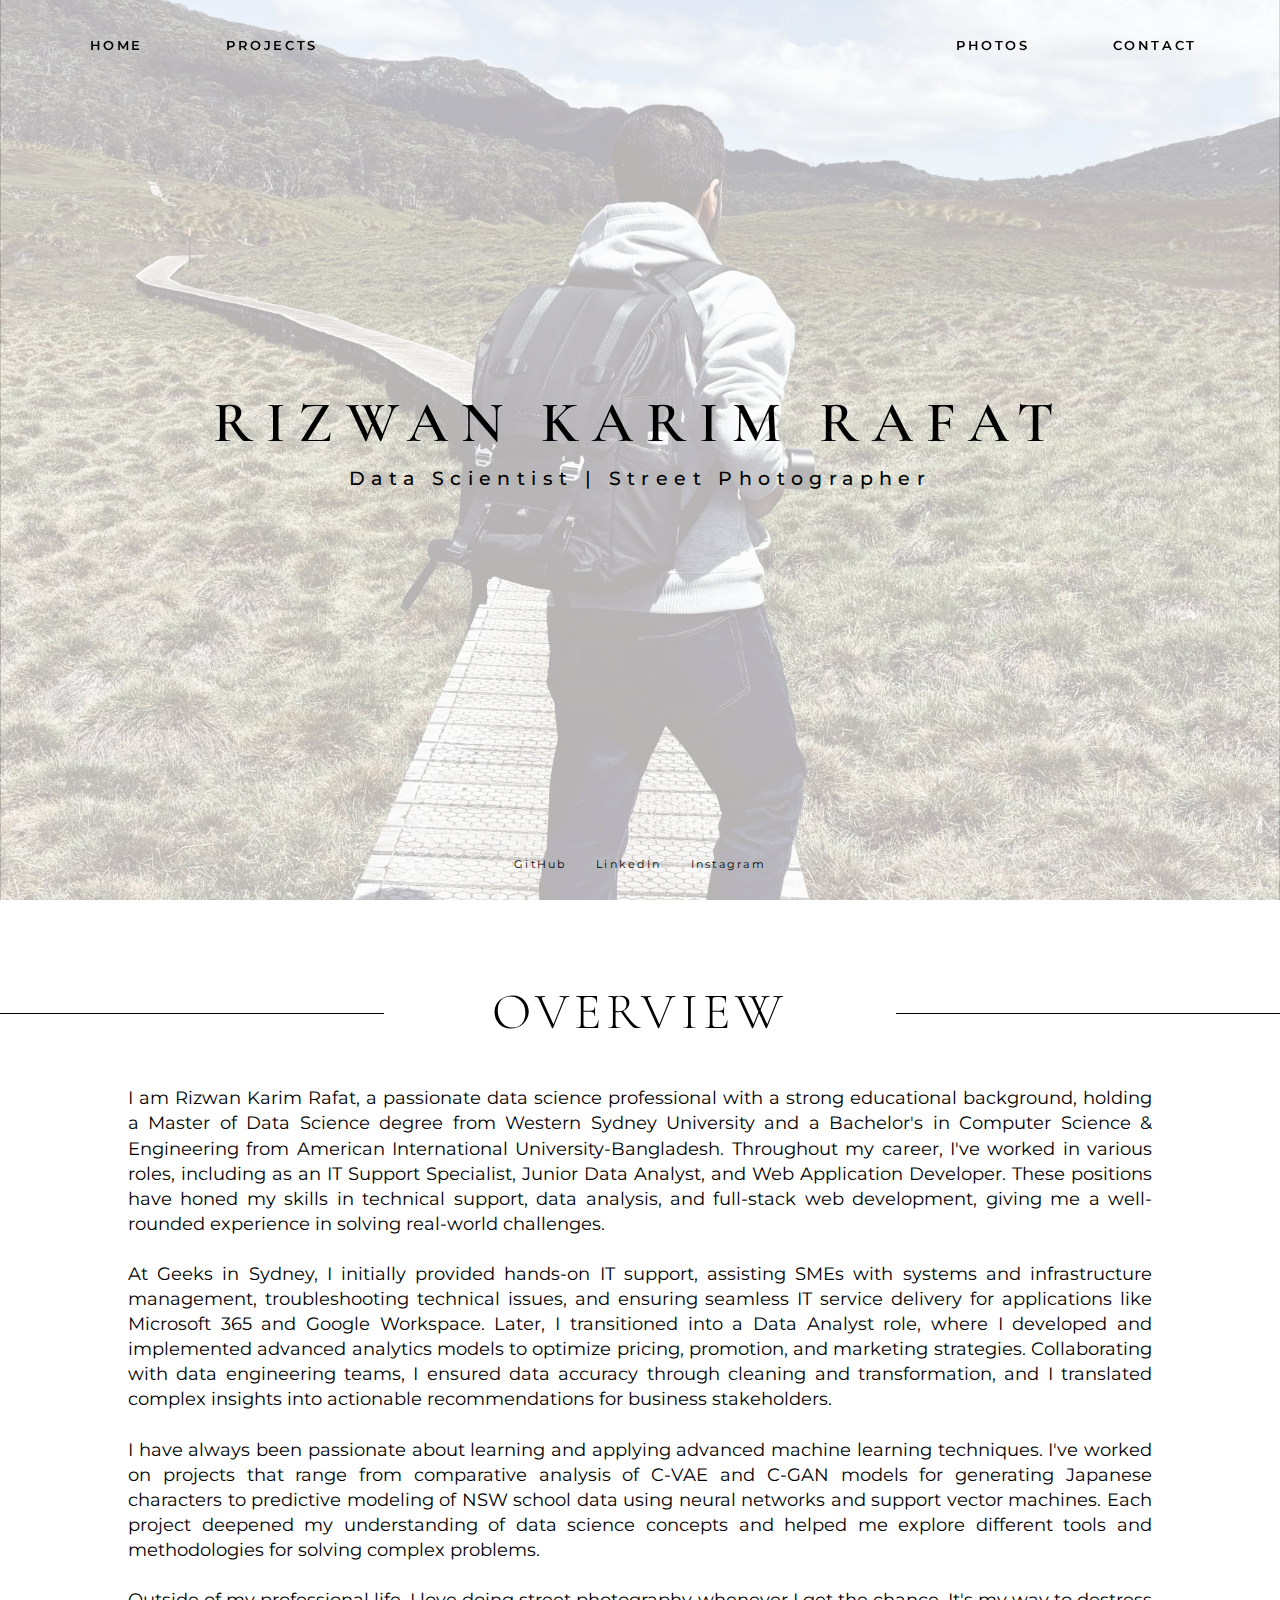
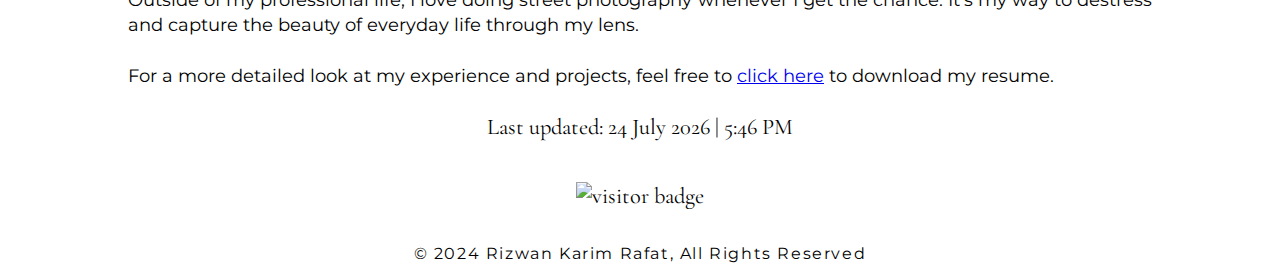
==== commit 944e64a9: "home page updated" ====
--- a/index.html
+++ b/index.html
@@ -63,10 +63,11 @@
                 These positions have honed my skills in technical support, data analysis, and full-stack web development, giving me a well-rounded experience in 
                 solving real-world challenges.
                 <br><br>
-                At Geeks in Sydney, I provided hands-on IT support, assisting SMEs with systems and infrastructure management. My role involved troubleshooting 
-                technical issues, ensuring seamless IT service delivery, and supporting a variety of applications like Microsoft 365 and Google Workspace. Prior 
-                to that, as a Junior Data Analyst at Karim Motors, I used tools like Python, Excel, and SQL to analyze data, create dashboards, and generate 
-                reports that supported business decision-making.
+                At Geeks in Sydney, I initially provided hands-on IT support, assisting SMEs with systems and infrastructure management, troubleshooting technical 
+                issues, and ensuring seamless IT service delivery for applications like Microsoft 365 and Google Workspace. Later, I transitioned into a Data Analyst 
+                role, where I developed and implemented advanced analytics models to optimize pricing, promotion, and marketing strategies. Collaborating with data 
+                engineering teams, I ensured data accuracy through cleaning and transformation, and I translated complex insights into actionable recommendations 
+                for business stakeholders.
                 <br><br>
                 I have always been passionate about learning and applying advanced machine learning techniques. I've worked on projects that range from comparative 
                 analysis of C-VAE and C-GAN models for generating Japanese characters to predictive modeling of NSW school data using neural networks and support 
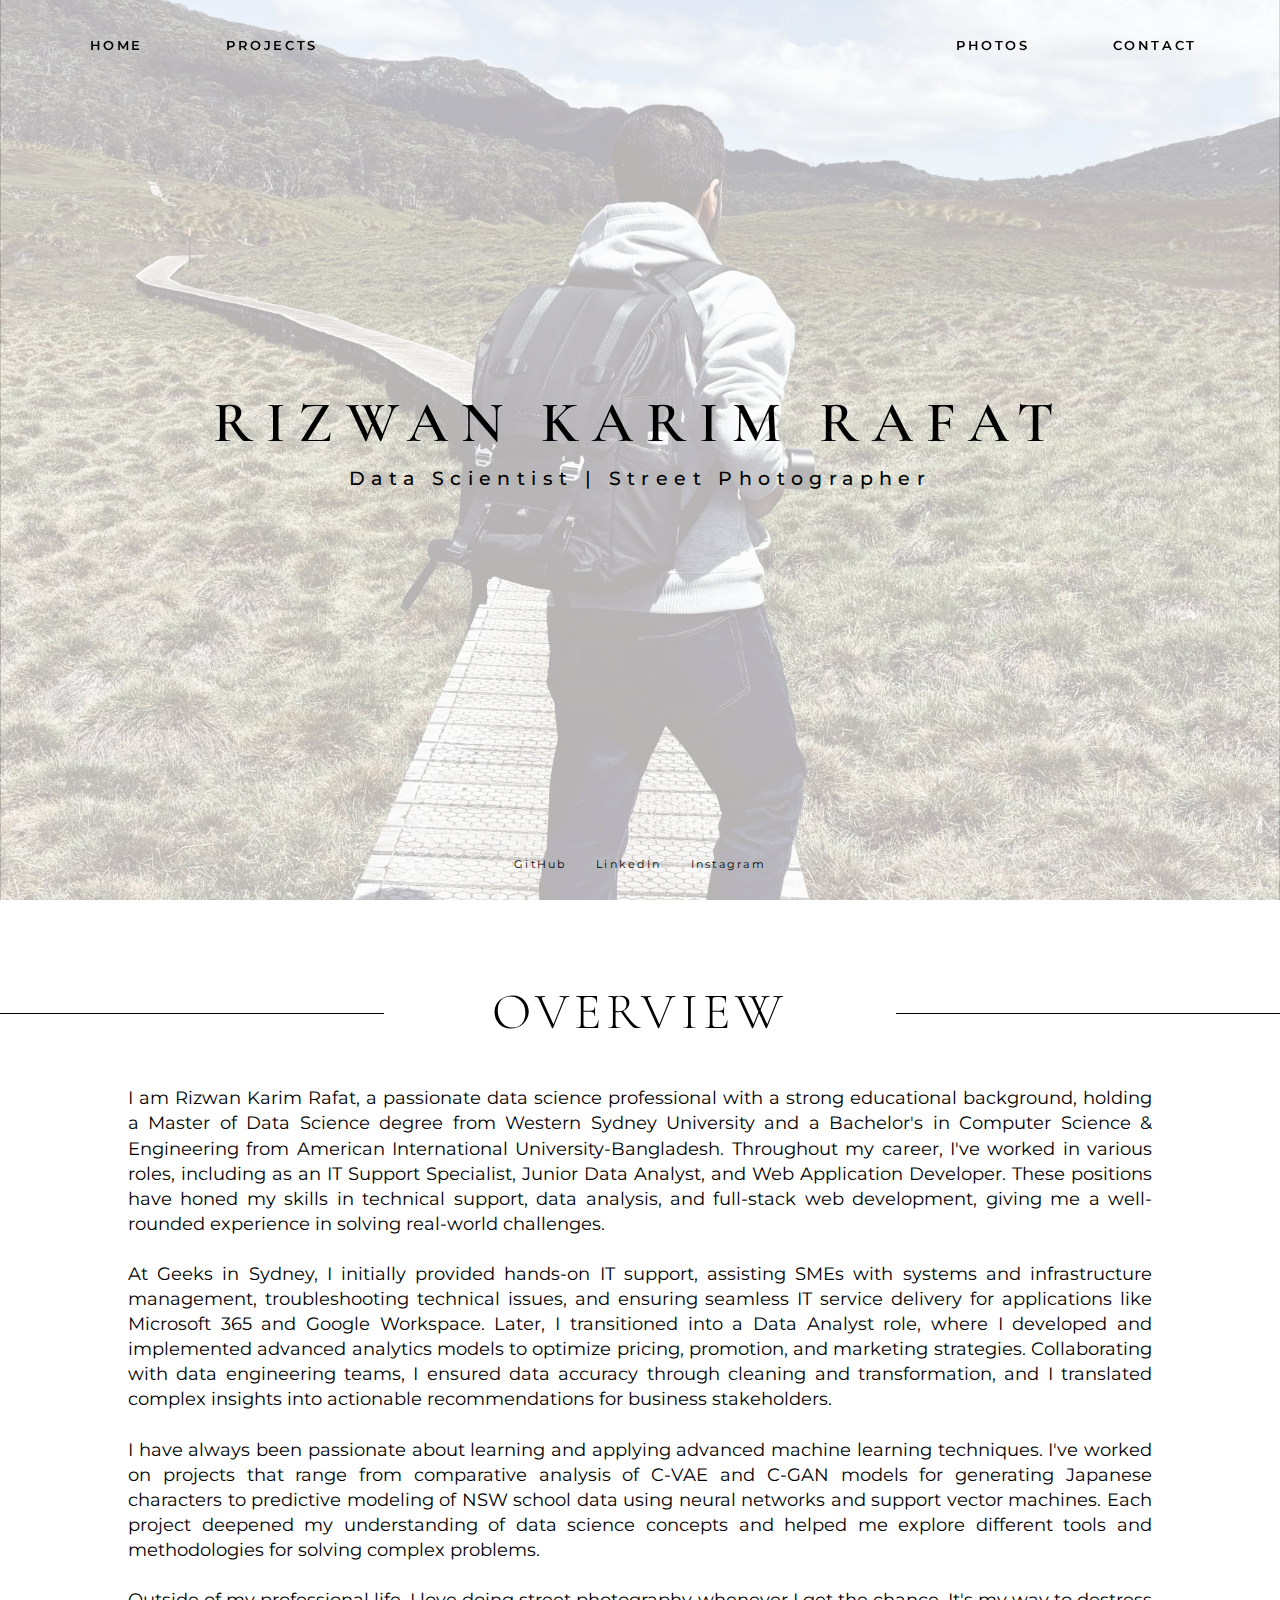
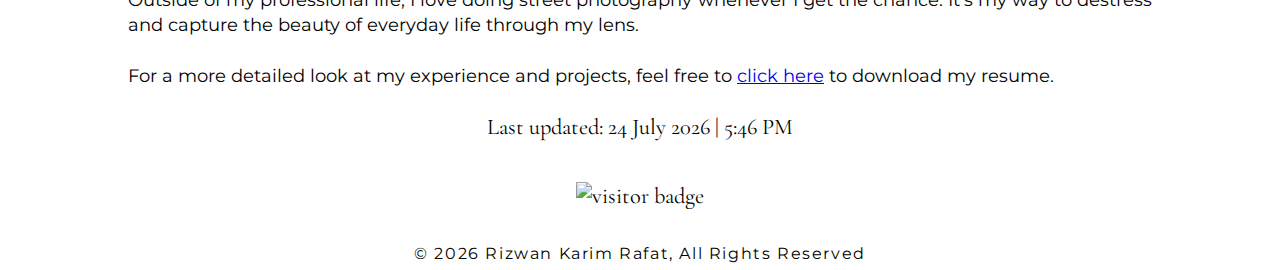
==== commit 50a0281e: "footer year converted to dynamic" ====
--- a/index.html
+++ b/index.html
@@ -118,10 +118,18 @@
     </section>
 
     <footer>
-        <div class="copyright">© 2024 Rizwan Karim Rafat, All Rights Reserved</div>
-    </footer>   
+        <div class="copyright">© <span id="currentYear"></span> Rizwan Karim Rafat, All Rights Reserved</div>
+    </footer>
+    
+    <script>
+        // Get the current year
+        const year = new Date().getFullYear();
+    
+        // Set it in the span with id "currentYear"
+        document.getElementById('currentYear').textContent = year;
+    </script>
 
     <!-- JavaScript -->
-    <script  src="js/script.js" type="text/javascript"></script>
+    <!-- <script  src="js/script.js" type="text/javascript"></script> -->
 </body>
 </html>
